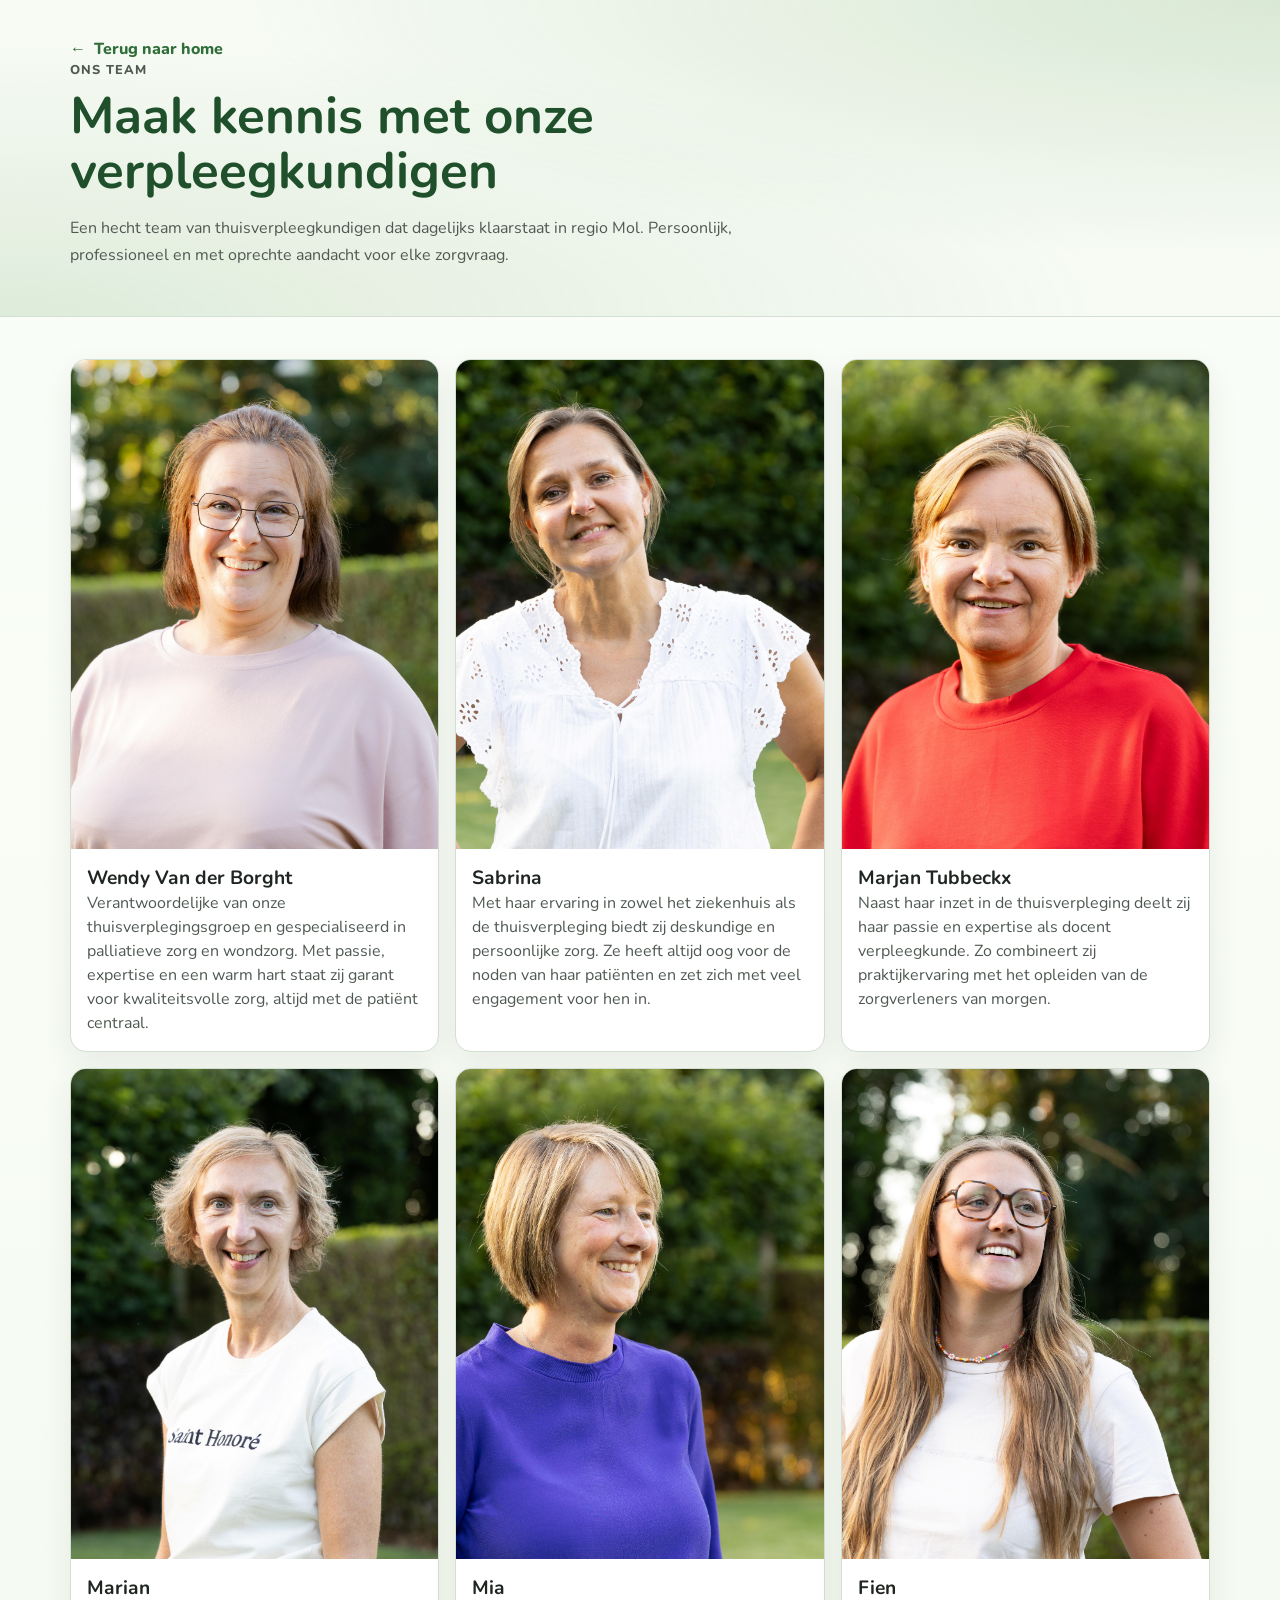
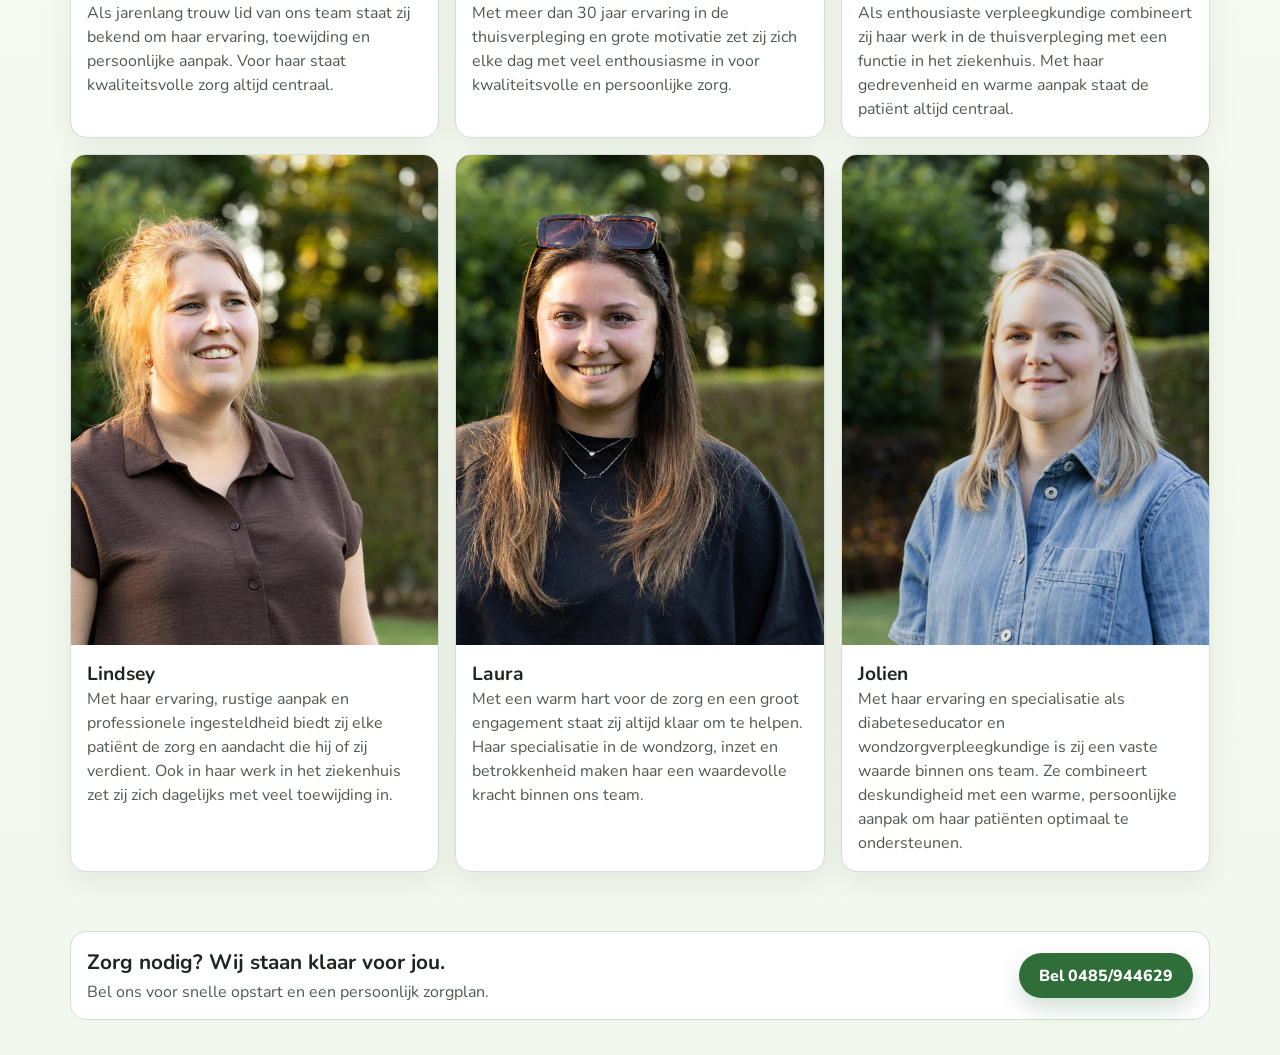
==== ons-team.html @ 359bc80e "create" ====
<!DOCTYPE html>
<html lang="nl">
<head>
  <meta charset="UTF-8">
  <meta name="viewport" content="width=device-width, initial-scale=1.0">
  <meta name="description" content="Ontmoet het thuisverplegingsteam in Mol en ontdek de expertise van onze verpleegkundigen aan huis.">
  <meta name="robots" content="index, follow">
  <meta property="og:type" content="website">
  <meta property="og:locale" content="nl_BE">
  <meta property="og:title" content="Ons Team | Thuisverpleging in Mol">
  <meta property="og:description" content="Maak kennis met het thuisverplegingsteam in Mol en onze gespecialiseerde zorgprofielen.">
  <title>Ons Team | Thuisverpleging in Mol</title>
  <link rel="preconnect" href="https://fonts.googleapis.com">
  <link rel="preconnect" href="https://fonts.gstatic.com" crossorigin>
  <link href="https://fonts.googleapis.com/css2?family=Nunito:wght@400;600;700;800&display=swap" rel="stylesheet">
  <link rel="stylesheet" href="team.css">
</head>
<body>
  <main class="team-site">
    <header class="team-hero">
      <div class="container">
        <a class="back-home" href="index.html">Terug naar home</a>
        <p class="tag">Ons Team</p>
        <h1>Maak kennis met onze verpleegkundigen</h1>
        <p>
          Een hecht team van thuisverpleegkundigen dat dagelijks klaarstaat in regio Mol.
          Persoonlijk, professioneel en met oprechte aandacht voor elke zorgvraag.
        </p>
      </div>
    </header>

    <section class="team-list">
      <div class="container grid">
        <article class="member-card">
          <img class="member-photo photo-wendy" src="assets/team/Wendy.jpg" alt="Wendy Van der Borght" loading="lazy">
          <div class="member-content">
            <h2>Wendy Van der Borght</h2>
            <!--p class="role">Referentieverpleegkundige palliatieve zorg</p-->
            <p>Verantwoordelijke van onze thuisverplegingsgroep en gespecialiseerd in palliatieve zorg en wondzorg. Met passie, expertise en een warm hart staat zij garant voor kwaliteitsvolle zorg, altijd met de patiënt centraal.</p>
          </div>
        </article>

        <article class="member-card">
          <img class="member-photo photo-sabrina" src="assets/team/Sabrina.jpg" alt="Sabrina" loading="lazy">
          <div class="member-content">
            <h2>Sabrina</h2>
            <p>Met haar ervaring in zowel het ziekenhuis als de thuisverpleging biedt zij deskundige en persoonlijke zorg. Ze heeft altijd oog voor de noden van haar patiënten en zet zich met veel engagement voor hen in.</p>
          </div>
        </article>

        <article class="member-card">
          <img class="member-photo photo-marjan" src="assets/team/Marjan.jpg" alt="Marjan" loading="lazy">
          <div class="member-content">
            <h2>Marjan Tubbeckx</h2>
            <p>Naast haar inzet in de thuisverpleging deelt zij haar passie en expertise als docent verpleegkunde. Zo combineert zij praktijkervaring met het opleiden van de zorgverleners van morgen.</p>
          </div>
        </article>

        <article class="member-card">
          <img class="member-photo photo-marian" src="assets/team/Marian.jpg" alt="Marian" loading="lazy">
          <div class="member-content">
            <h2>Marian</h2>
            <p>Als jarenlang trouw lid van ons team staat zij bekend om haar ervaring, toewijding en persoonlijke aanpak. Voor haar staat kwaliteitsvolle zorg altijd centraal.</p>
          </div>
        </article>

        <article class="member-card">
          <img class="member-photo photo-mia" src="assets/team/Mia.jpg" alt="Mia" loading="lazy">
          <div class="member-content">
            <h2>Mia</h2>
            <p>Met meer dan 30 jaar ervaring in de thuisverpleging en grote motivatie zet zij zich elke dag met veel enthousiasme in voor kwaliteitsvolle en persoonlijke zorg.</p>
          </div>
        </article>

        <article class="member-card">
          <img class="member-photo photo-fien" src="assets/team/Fien.jpg" alt="Fien" loading="lazy">
          <div class="member-content">
            <h2>Fien</h2>
            <p>Als enthousiaste verpleegkundige combineert zij haar werk in de thuisverpleging met een functie in het ziekenhuis. Met haar gedrevenheid en warme aanpak staat de patiënt altijd centraal.</p>
          </div>
        </article>

        <article class="member-card">
          <img class="member-photo photo-lindsey" src="assets/team/Lindsey.jpg" alt="Lindsey" loading="lazy">
          <div class="member-content">
            <h2>Lindsey</h2>
            <p>Met haar ervaring, rustige aanpak en professionele ingesteldheid biedt zij elke patiënt de zorg en aandacht die hij of zij verdient. Ook in haar werk in het ziekenhuis zet zij zich dagelijks met veel toewijding in.</p>
          </div>
        </article>

        <article class="member-card">
          <img class="member-photo photo-laura" src="assets/team/Laura.jpg" alt="Laura" loading="lazy">
          <div class="member-content">
            <h2>Laura</h2>
            <p>Met een warm hart voor de zorg en een groot engagement staat zij altijd klaar om te helpen. Haar specialisatie in de wondzorg, inzet en betrokkenheid maken haar een waardevolle kracht binnen ons team.</p>
          </div>
        </article>

        <article class="member-card">
          <img class="member-photo photo-jolien" src="assets/team/Jolien.jpg" alt="Jolien" loading="lazy">
          <div class="member-content">
            <h2>Jolien</h2>
            <p>Met haar ervaring en specialisatie als diabeteseducator en wondzorgverpleegkundige is zij een vaste waarde binnen ons team. Ze combineert deskundigheid met een warme, persoonlijke aanpak om haar patiënten optimaal te ondersteunen.</p>
          </div>
        </article>

      </div>
    </section>

    <section class="team-cta">
      <div class="container cta-wrap">
        <div>
          <h3>Zorg nodig? Wij staan klaar voor jou.</h3>
          <p>Bel ons voor snelle opstart en een persoonlijk zorgplan.</p>
        </div>
        <a class="btn" href="tel:0485944629">Bel 0485/944629</a>
      </div>
    </section>
  </main>
</body>
</html>
---- team.css ----
:root {
  --green-50: #f7fbf4;
  --green-100: #e8f4de;
  --green-200: #d4e9c4;
  --green-500: #6da466;
  --green-700: #2f6d39;
  --green-800: #1f4f2b;
  --text-900: #1f2520;
  --text-700: #4f5951;
  --line: #d3dfd2;
}

* {
  box-sizing: border-box;
}

body {
  margin: 0;
  font-family: "Nunito", "Segoe UI", sans-serif;
  color: var(--text-900);
  background: linear-gradient(180deg, #fbfef9 0%, #f2f8ed 100%);
}

.container {
  width: min(1140px, calc(100% - 2rem));
  margin: 0 auto;
}

.team-hero {
  padding: 2.4rem 0 3rem;
  border-bottom: 1px solid var(--line);
  background:
    radial-gradient(ellipse at top right, rgba(109, 164, 102, 0.22), transparent 58%),
    radial-gradient(ellipse at bottom left, rgba(109, 164, 102, 0.18), transparent 62%),
    var(--green-50);
}

.back-home {
  display: inline-flex;
  align-items: center;
  text-decoration: none;
  color: var(--green-700);
  font-weight: 800;
}

.back-home::before {
  content: "\2190";
  margin-right: 0.5rem;
}

.tag {
  margin: 1.2rem 0 0;
  text-transform: uppercase;
  letter-spacing: 0.08em;
  font-size: 0.8rem;
  font-weight: 800;
  color: var(--green-700);
}

h1 {
  margin: 0.45rem 0 1rem;
  color: var(--green-800);
  font-size: clamp(2rem, 5vw, 3.2rem);
  line-height: 1.08;
  max-width: 18ch;
}

.team-hero p {
  margin: 0;
  max-width: 68ch;
  line-height: 1.65;
  color: var(--text-700);
}

.team-list {
  padding: 2.6rem 0;
}

.grid {
  display: grid;
  grid-template-columns: repeat(3, minmax(0, 1fr));
  gap: 1rem;
}

.member-card {
  background: #fff;
  border: 1px solid var(--line);
  border-radius: 16px;
  overflow: hidden;
  box-shadow: 0 10px 30px rgba(34, 55, 35, 0.08);
}

.member-photo {
  display: block;
  width: 100%;
  aspect-ratio: 3 / 4;
  object-fit: cover;
  object-position: center 12%;
  background: var(--green-100);
}

.photo-wendy {
  object-position: 50% 12%;
}

.photo-fien {
  object-position: 48% 14%;
}

.photo-jolien {
  object-position: 52% 12%;
}

.photo-laura {
  object-position: 50% 10%;
}

.photo-lindsey {
  object-position: 44% 12%;
}

.photo-marjan {
  object-position: 42% 10%;
}

.photo-marian {
  object-position: 36% 10%;
}

.photo-mia {
  object-position: 44% 11%;
}

.photo-sabrina {
  object-position: 42% 11%;
}

.member-content {
  padding: 1rem;
}

h2 {
  margin: 0;
  font-size: 1.2rem;
}

.role {
  margin: 0.2rem 0 0.65rem;
  font-weight: 700;
  color: var(--green-700);
}

.member-content p {
  margin: 0;
  color: var(--text-700);
  line-height: 1.5;
}

.team-cta {
  padding: 1.1rem 0 2.2rem;
}

.cta-wrap {
  background: #fff;
  border: 1px solid var(--line);
  border-radius: 16px;
  padding: 1rem;
  display: flex;
  justify-content: space-between;
  align-items: center;
  gap: 1rem;
}

h3 {
  margin: 0;
  font-size: 1.3rem;
}

.cta-wrap p {
  margin: 0.3rem 0 0;
  color: var(--text-700);
}

.btn {
  display: inline-flex;
  align-items: center;
  justify-content: center;
  text-decoration: none;
  border-radius: 999px;
  padding: 0.72rem 1.25rem;
  font-weight: 800;
  background: var(--green-700);
  color: #fff;
  box-shadow: 0 10px 22px rgba(47, 109, 57, 0.22);
}

@media (max-width: 1024px) {
  .grid {
    grid-template-columns: repeat(2, minmax(0, 1fr));
  }
}

@media (max-width: 700px) {
  .grid {
    grid-template-columns: 1fr;
  }

  .cta-wrap {
    flex-direction: column;
    align-items: flex-start;
  }
}
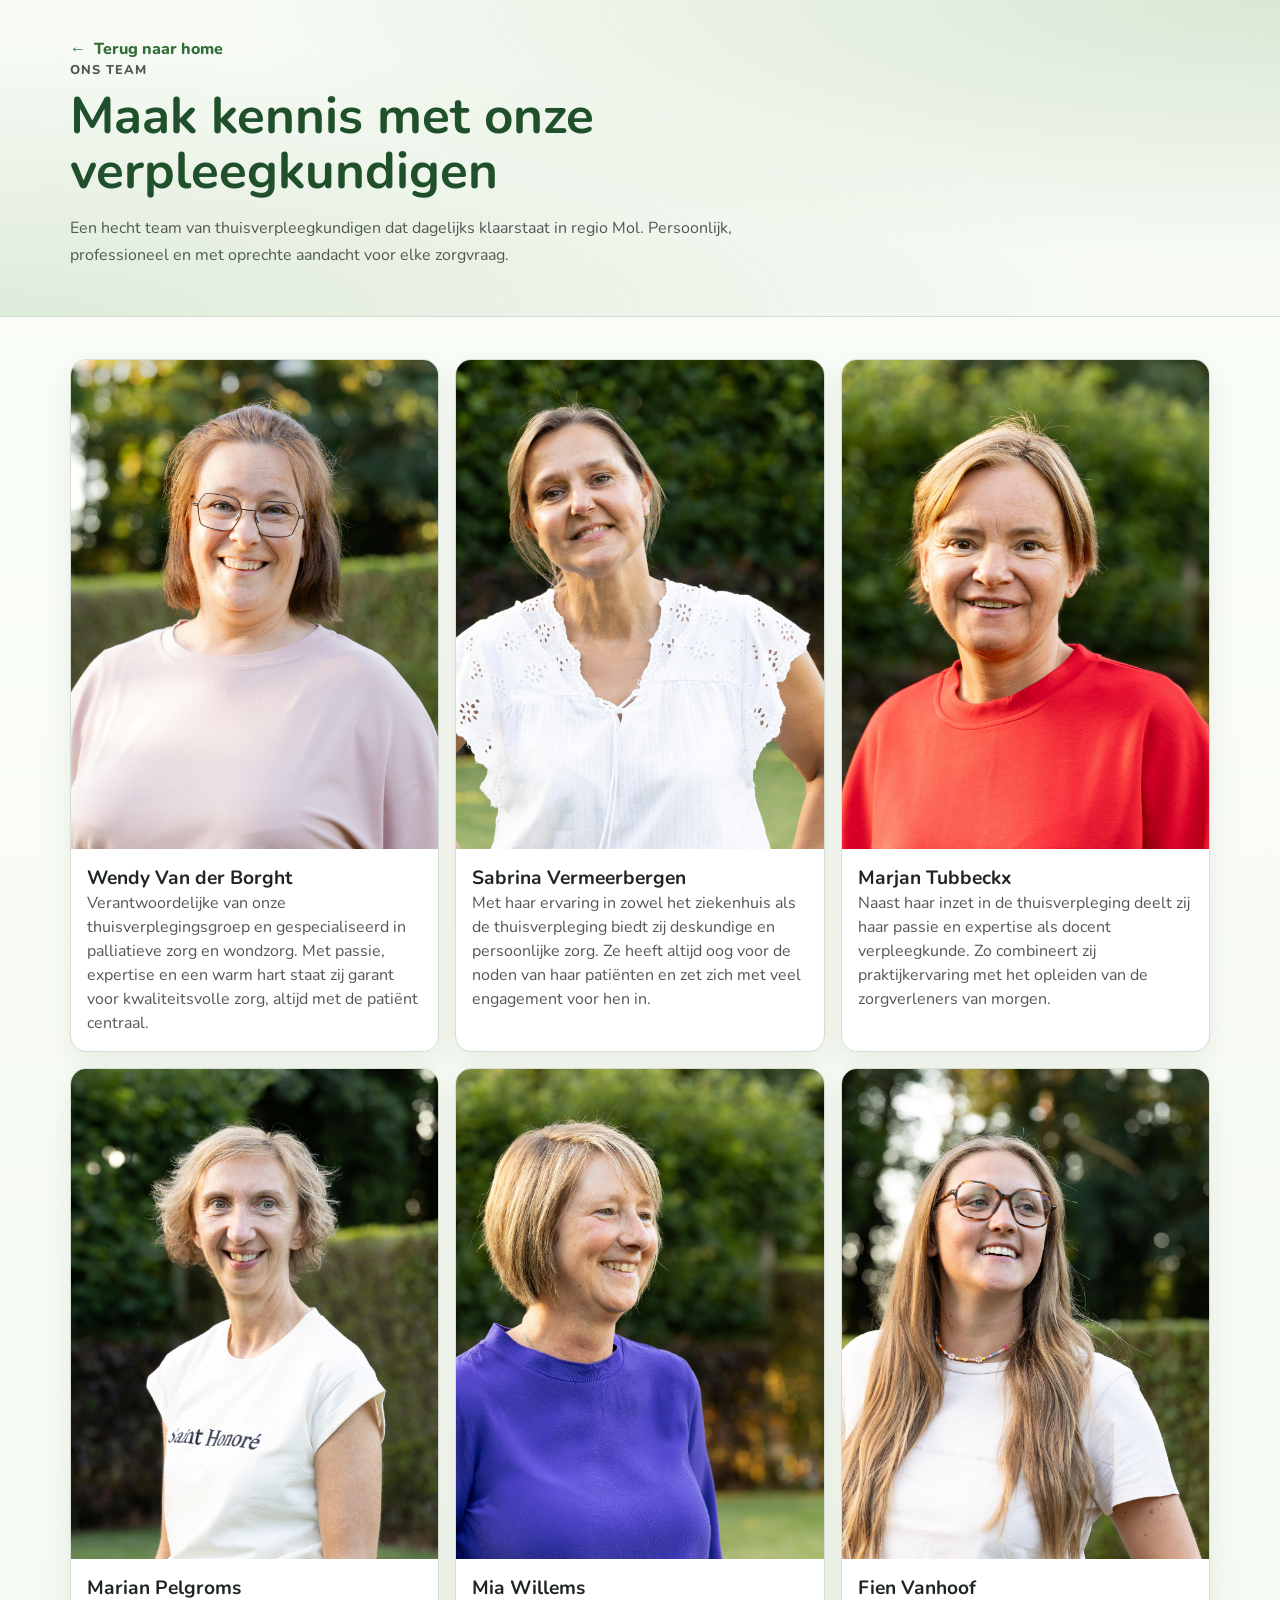
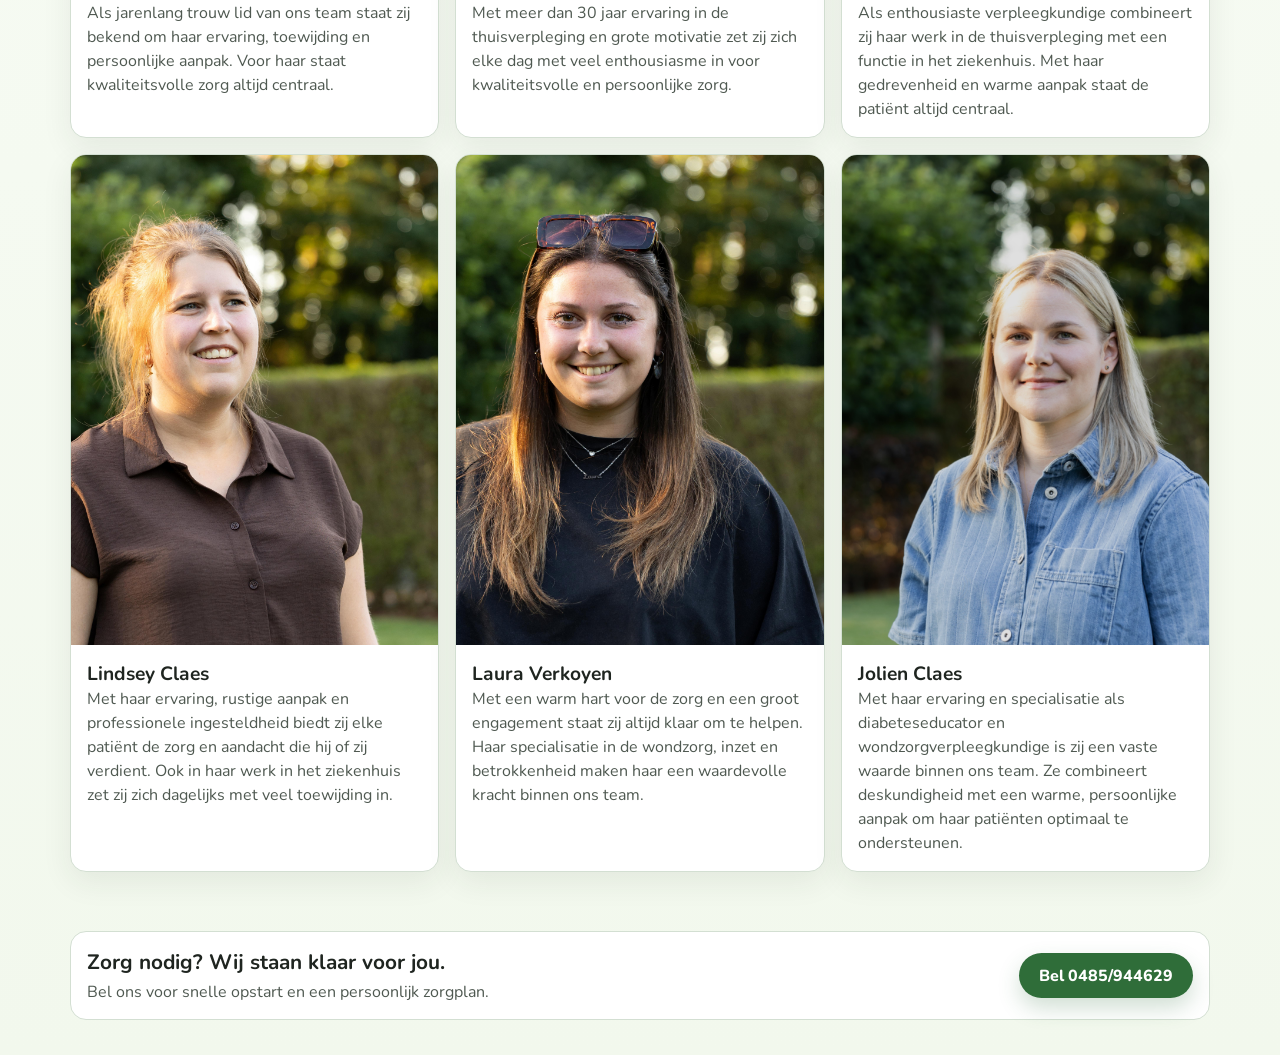
==== commit 3f457803: "Completed full names" ====
--- a/ons-team.html
+++ b/ons-team.html
@@ -43,7 +43,7 @@
         <article class="member-card">
           <img class="member-photo photo-sabrina" src="assets/team/Sabrina.jpg" alt="Sabrina" loading="lazy">
           <div class="member-content">
-            <h2>Sabrina</h2>
+            <h2>Sabrina Vermeerbergen</h2>
             <p>Met haar ervaring in zowel het ziekenhuis als de thuisverpleging biedt zij deskundige en persoonlijke zorg. Ze heeft altijd oog voor de noden van haar patiënten en zet zich met veel engagement voor hen in.</p>
           </div>
         </article>
@@ -59,7 +59,7 @@
         <article class="member-card">
           <img class="member-photo photo-marian" src="assets/team/Marian.jpg" alt="Marian" loading="lazy">
           <div class="member-content">
-            <h2>Marian</h2>
+            <h2>Marian Pelgroms</h2>
             <p>Als jarenlang trouw lid van ons team staat zij bekend om haar ervaring, toewijding en persoonlijke aanpak. Voor haar staat kwaliteitsvolle zorg altijd centraal.</p>
           </div>
         </article>
@@ -67,7 +67,7 @@
         <article class="member-card">
           <img class="member-photo photo-mia" src="assets/team/Mia.jpg" alt="Mia" loading="lazy">
           <div class="member-content">
-            <h2>Mia</h2>
+            <h2>Mia Willems</h2>
             <p>Met meer dan 30 jaar ervaring in de thuisverpleging en grote motivatie zet zij zich elke dag met veel enthousiasme in voor kwaliteitsvolle en persoonlijke zorg.</p>
           </div>
         </article>
@@ -75,7 +75,7 @@
         <article class="member-card">
           <img class="member-photo photo-fien" src="assets/team/Fien.jpg" alt="Fien" loading="lazy">
           <div class="member-content">
-            <h2>Fien</h2>
+            <h2>Fien Vanhoof</h2>
             <p>Als enthousiaste verpleegkundige combineert zij haar werk in de thuisverpleging met een functie in het ziekenhuis. Met haar gedrevenheid en warme aanpak staat de patiënt altijd centraal.</p>
           </div>
         </article>
@@ -83,7 +83,7 @@
         <article class="member-card">
           <img class="member-photo photo-lindsey" src="assets/team/Lindsey.jpg" alt="Lindsey" loading="lazy">
           <div class="member-content">
-            <h2>Lindsey</h2>
+            <h2>Lindsey Claes</h2>
             <p>Met haar ervaring, rustige aanpak en professionele ingesteldheid biedt zij elke patiënt de zorg en aandacht die hij of zij verdient. Ook in haar werk in het ziekenhuis zet zij zich dagelijks met veel toewijding in.</p>
           </div>
         </article>
@@ -91,7 +91,7 @@
         <article class="member-card">
           <img class="member-photo photo-laura" src="assets/team/Laura.jpg" alt="Laura" loading="lazy">
           <div class="member-content">
-            <h2>Laura</h2>
+            <h2>Laura Verkoyen</h2>
             <p>Met een warm hart voor de zorg en een groot engagement staat zij altijd klaar om te helpen. Haar specialisatie in de wondzorg, inzet en betrokkenheid maken haar een waardevolle kracht binnen ons team.</p>
           </div>
         </article>
@@ -99,7 +99,7 @@
         <article class="member-card">
           <img class="member-photo photo-jolien" src="assets/team/Jolien.jpg" alt="Jolien" loading="lazy">
           <div class="member-content">
-            <h2>Jolien</h2>
+            <h2>Jolien Claes</h2>
             <p>Met haar ervaring en specialisatie als diabeteseducator en wondzorgverpleegkundige is zij een vaste waarde binnen ons team. Ze combineert deskundigheid met een warme, persoonlijke aanpak om haar patiënten optimaal te ondersteunen.</p>
           </div>
         </article>
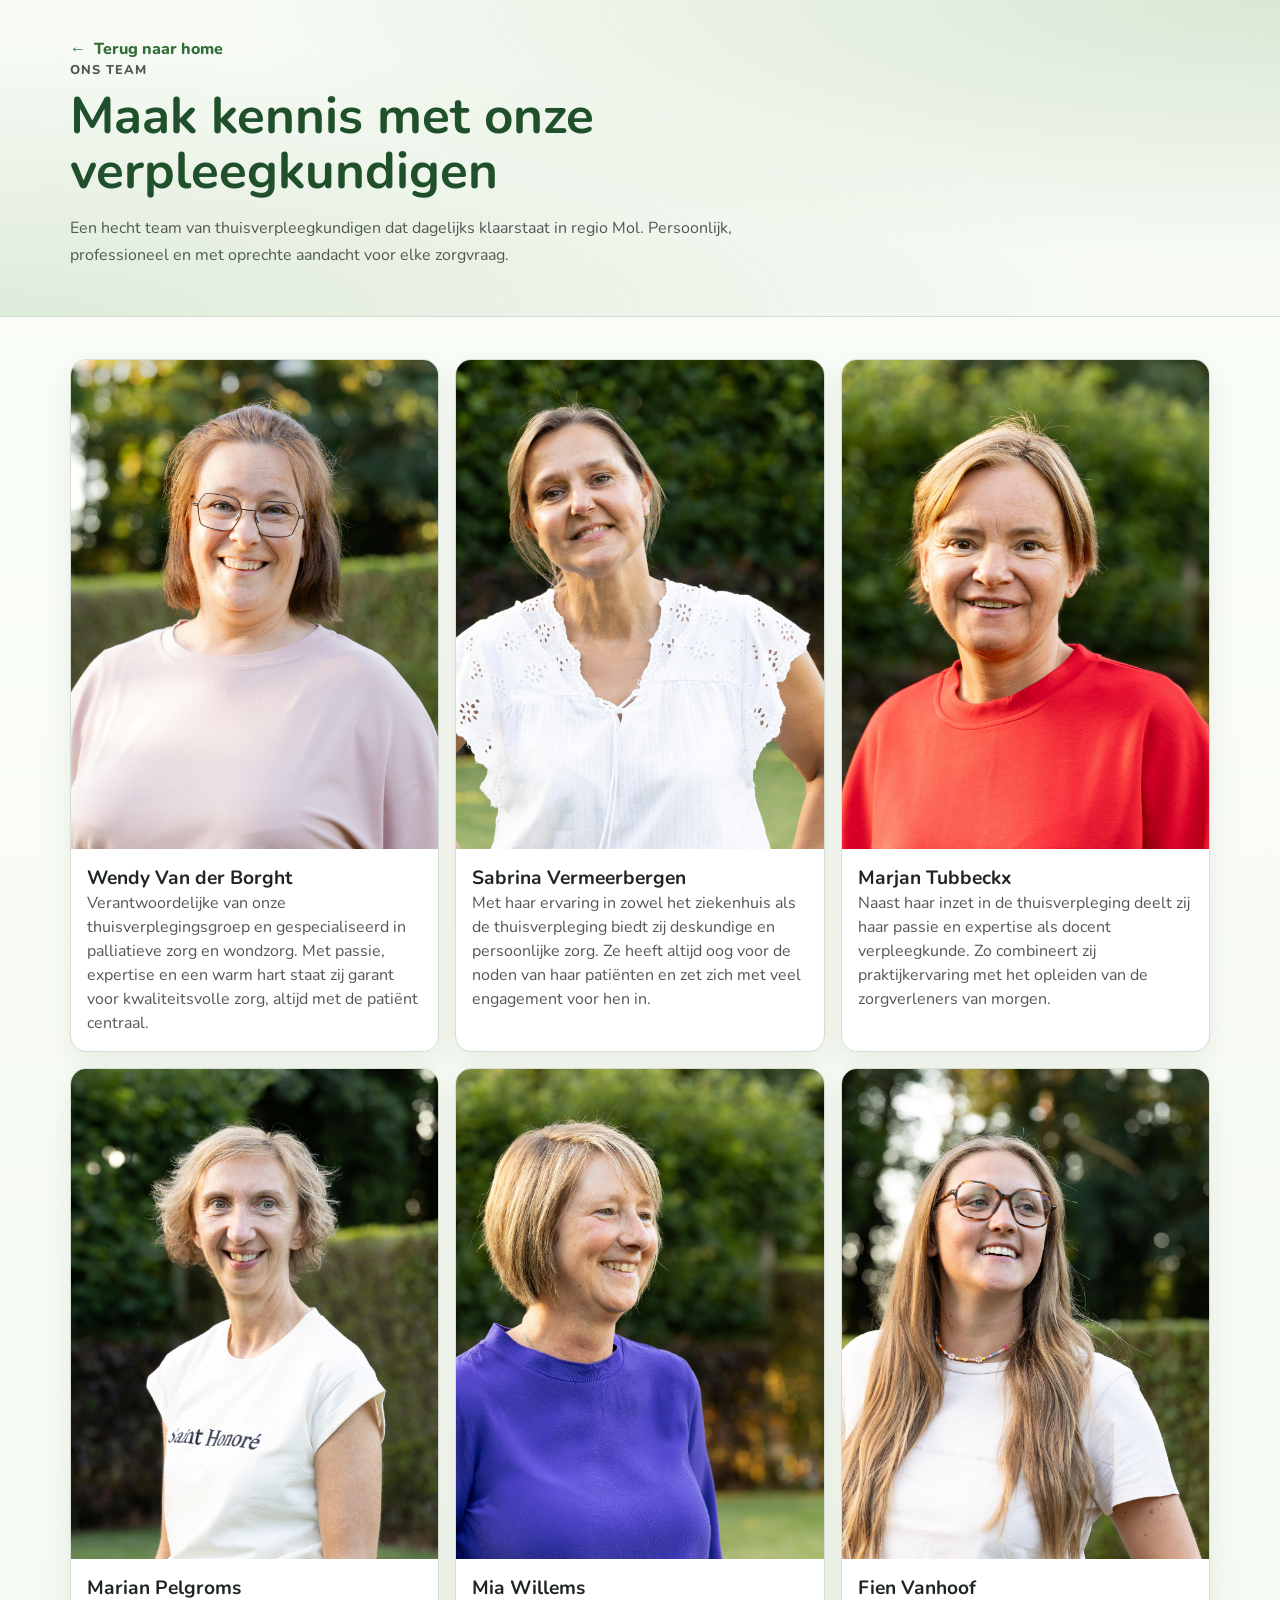
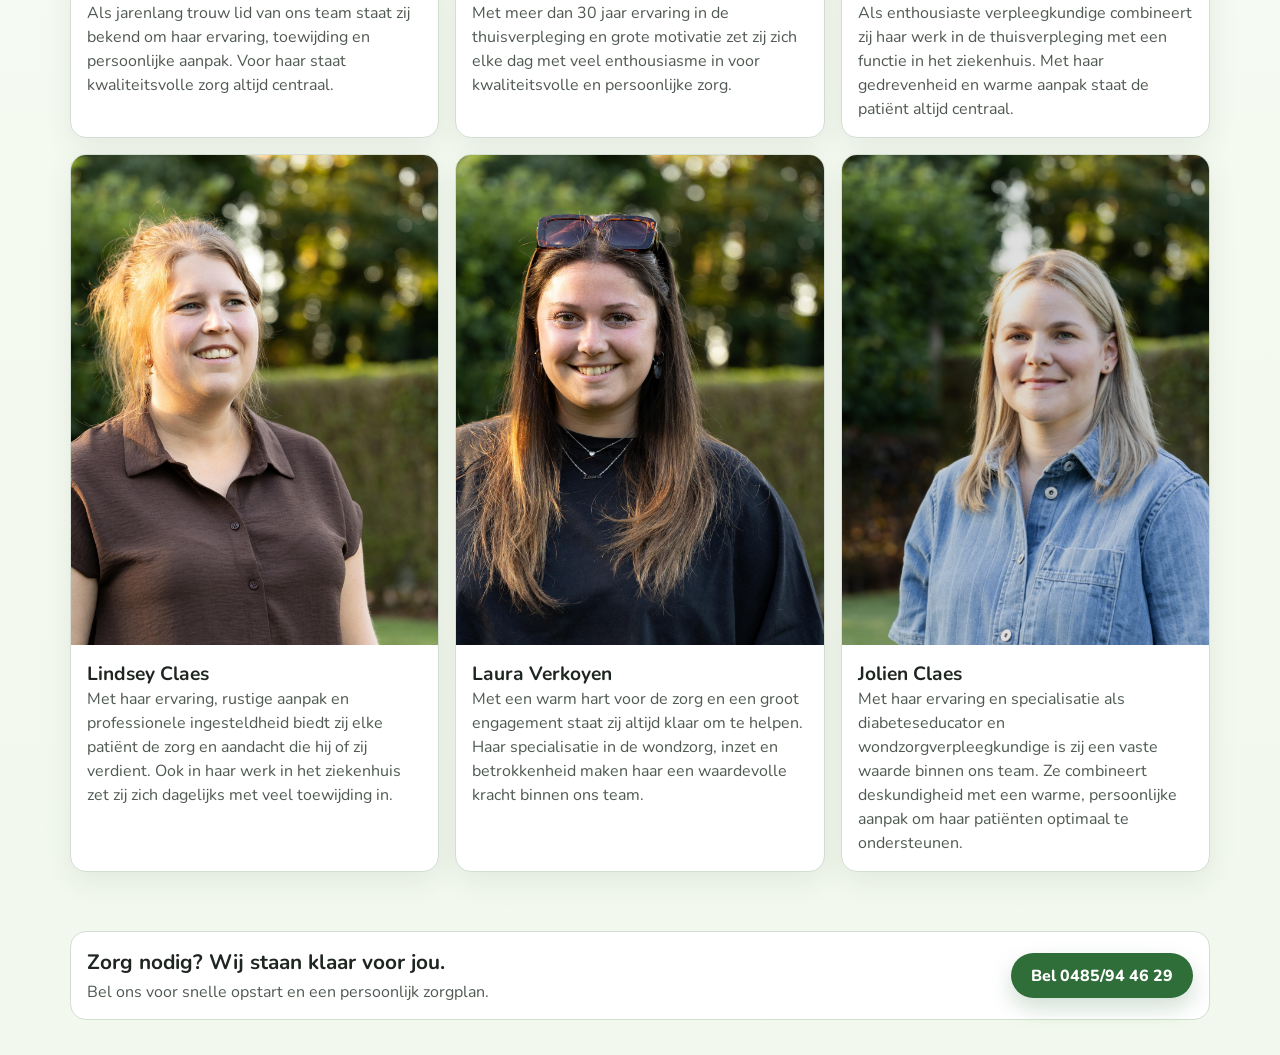
==== commit e1a2c99b: "review" ====
--- a/ons-team.html
+++ b/ons-team.html
@@ -113,7 +113,7 @@
           <h3>Zorg nodig? Wij staan klaar voor jou.</h3>
           <p>Bel ons voor snelle opstart en een persoonlijk zorgplan.</p>
         </div>
-        <a class="btn" href="tel:0485944629">Bel 0485/944629</a>
+        <a class="btn" href="tel:0485944629">Bel 0485/94 46 29</a>
       </div>
     </section>
   </main>
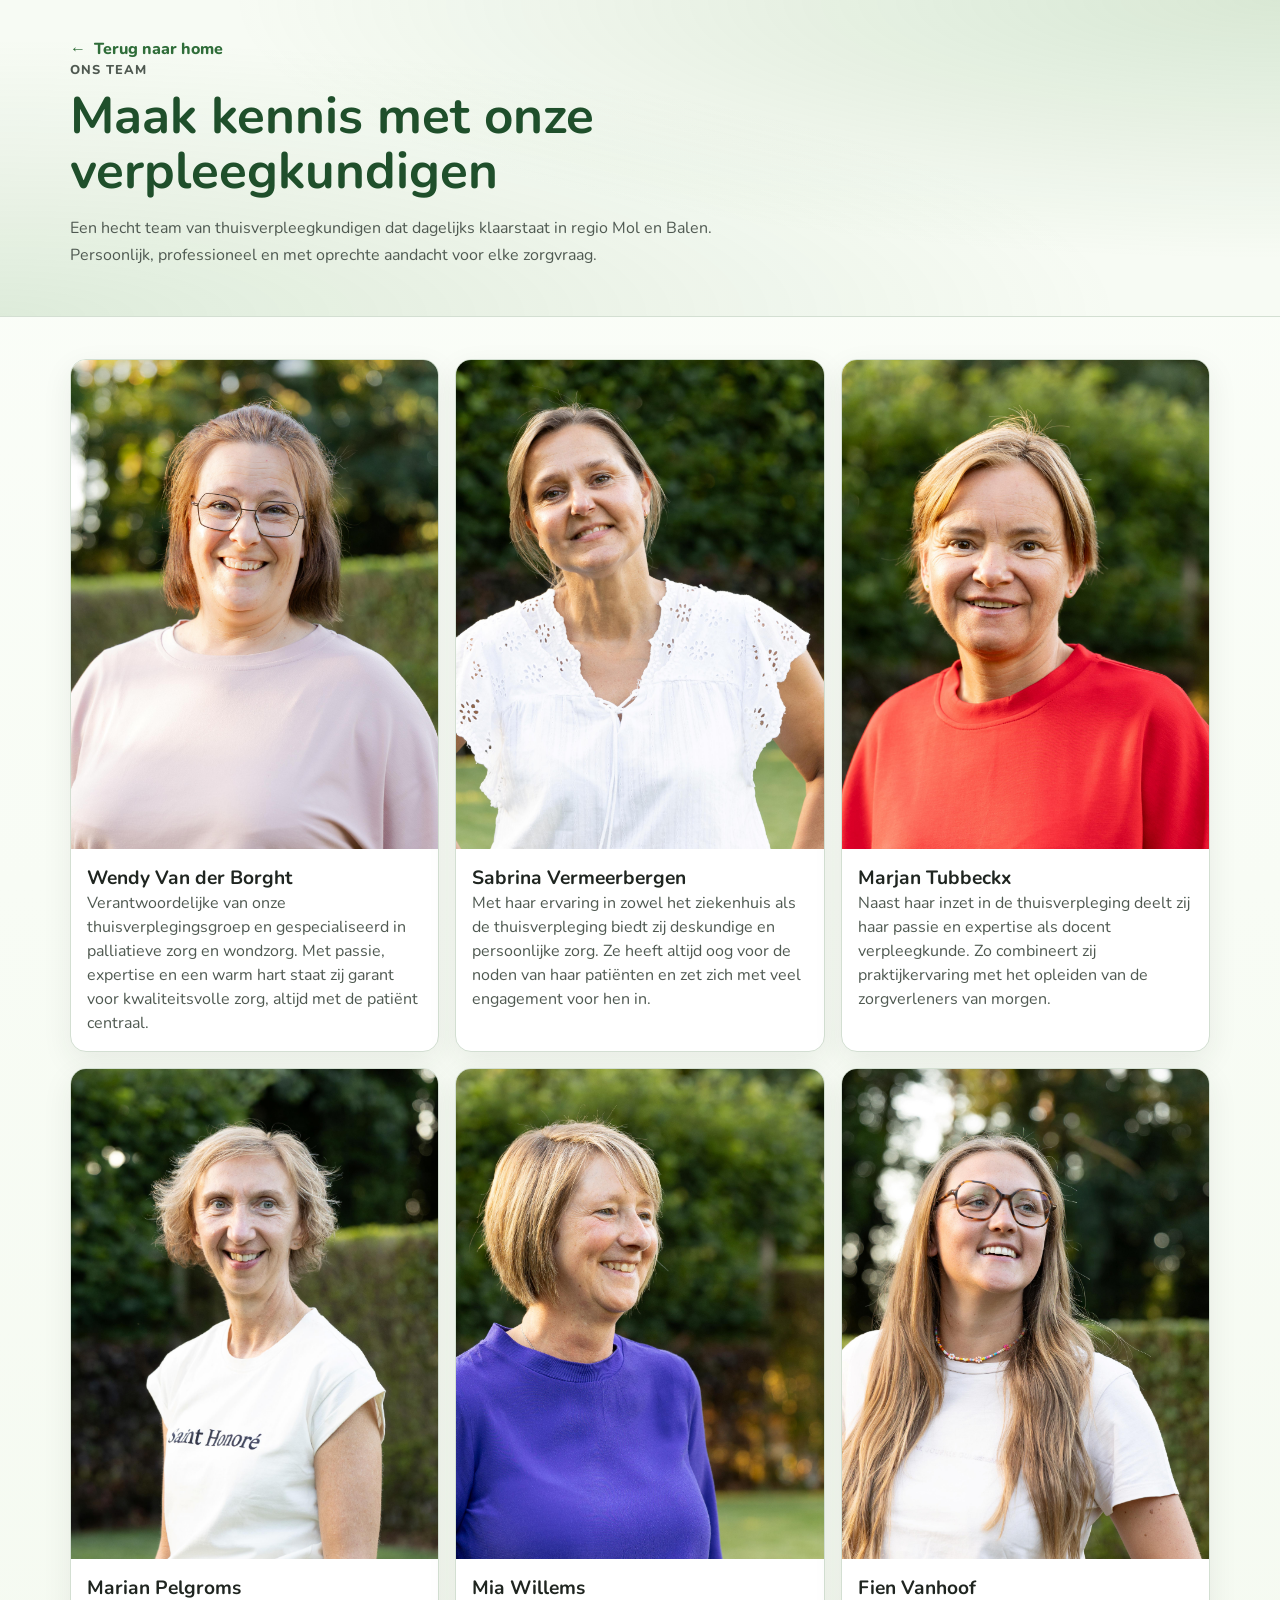
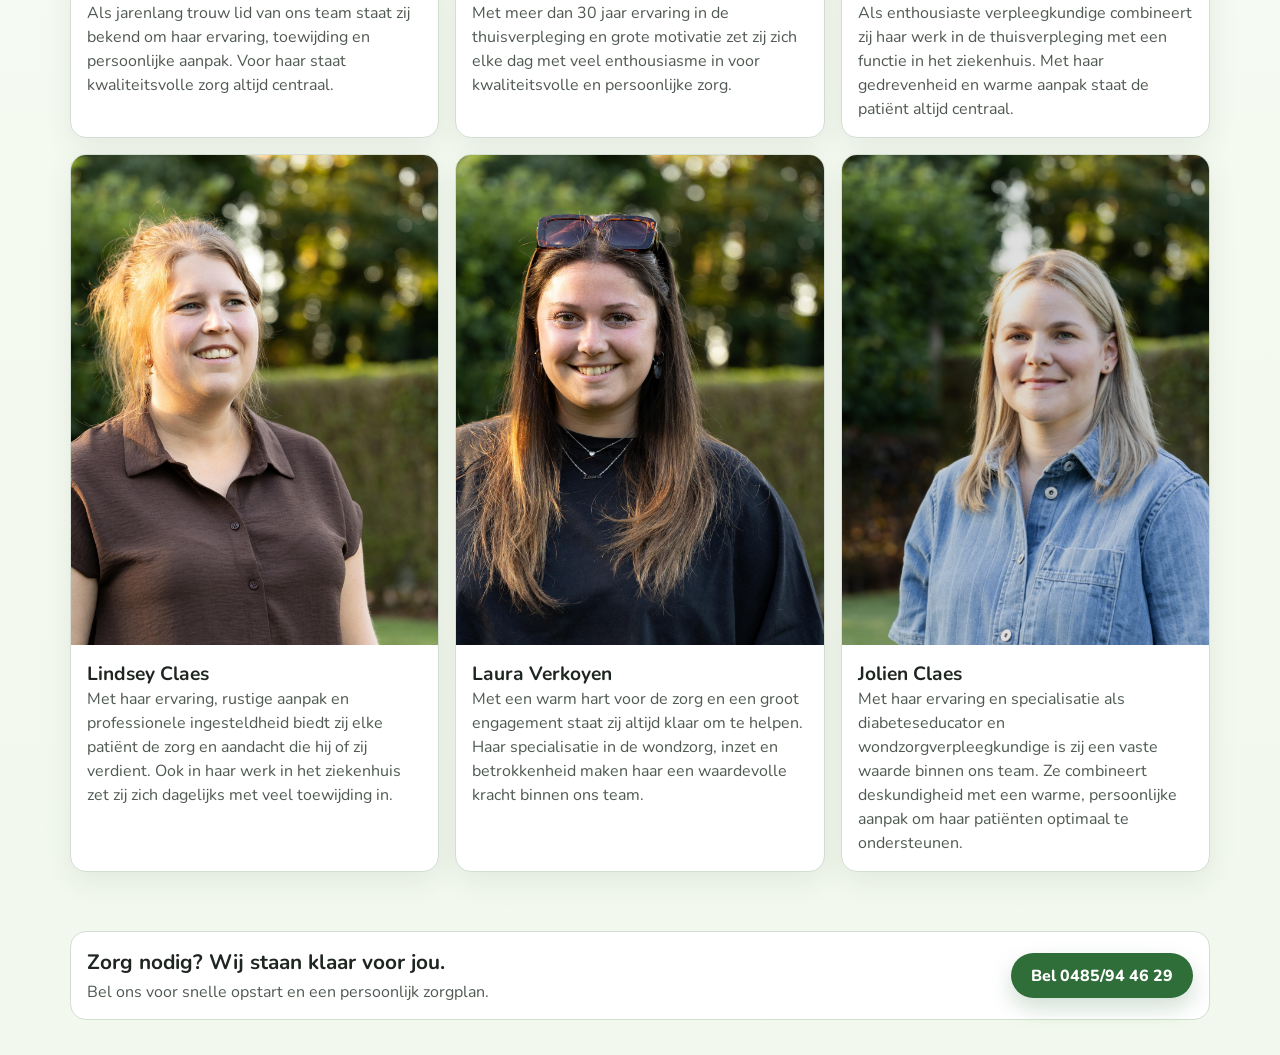
==== commit 2b3df8d2: "Regio Balen" ====
--- a/ons-team.html
+++ b/ons-team.html
@@ -3,13 +3,13 @@
 <head>
   <meta charset="UTF-8">
   <meta name="viewport" content="width=device-width, initial-scale=1.0">
-  <meta name="description" content="Ontmoet het thuisverplegingsteam in Mol en ontdek de expertise van onze verpleegkundigen aan huis.">
+  <meta name="description" content="Ontmoet het thuisverplegingsteam in Mol en Balen en ontdek de expertise van onze verpleegkundigen aan huis.">
   <meta name="robots" content="index, follow">
   <meta property="og:type" content="website">
   <meta property="og:locale" content="nl_BE">
-  <meta property="og:title" content="Ons Team | Thuisverpleging in Mol">
-  <meta property="og:description" content="Maak kennis met het thuisverplegingsteam in Mol en onze gespecialiseerde zorgprofielen.">
-  <title>Ons Team | Thuisverpleging in Mol</title>
+  <meta property="og:title" content="Ons Team | Thuisverpleging in Mol en Balen">
+  <meta property="og:description" content="Maak kennis met het thuisverplegingsteam in Mol en Balen en onze gespecialiseerde zorgprofielen.">
+  <title>Ons Team | Thuisverpleging in Mol en Balen</title>
   <link rel="preconnect" href="https://fonts.googleapis.com">
   <link rel="preconnect" href="https://fonts.gstatic.com" crossorigin>
   <link href="https://fonts.googleapis.com/css2?family=Nunito:wght@400;600;700;800&display=swap" rel="stylesheet">
@@ -23,7 +23,7 @@
         <p class="tag">Ons Team</p>
         <h1>Maak kennis met onze verpleegkundigen</h1>
         <p>
-          Een hecht team van thuisverpleegkundigen dat dagelijks klaarstaat in regio Mol.
+          Een hecht team van thuisverpleegkundigen dat dagelijks klaarstaat in regio Mol en Balen.
           Persoonlijk, professioneel en met oprechte aandacht voor elke zorgvraag.
         </p>
       </div>
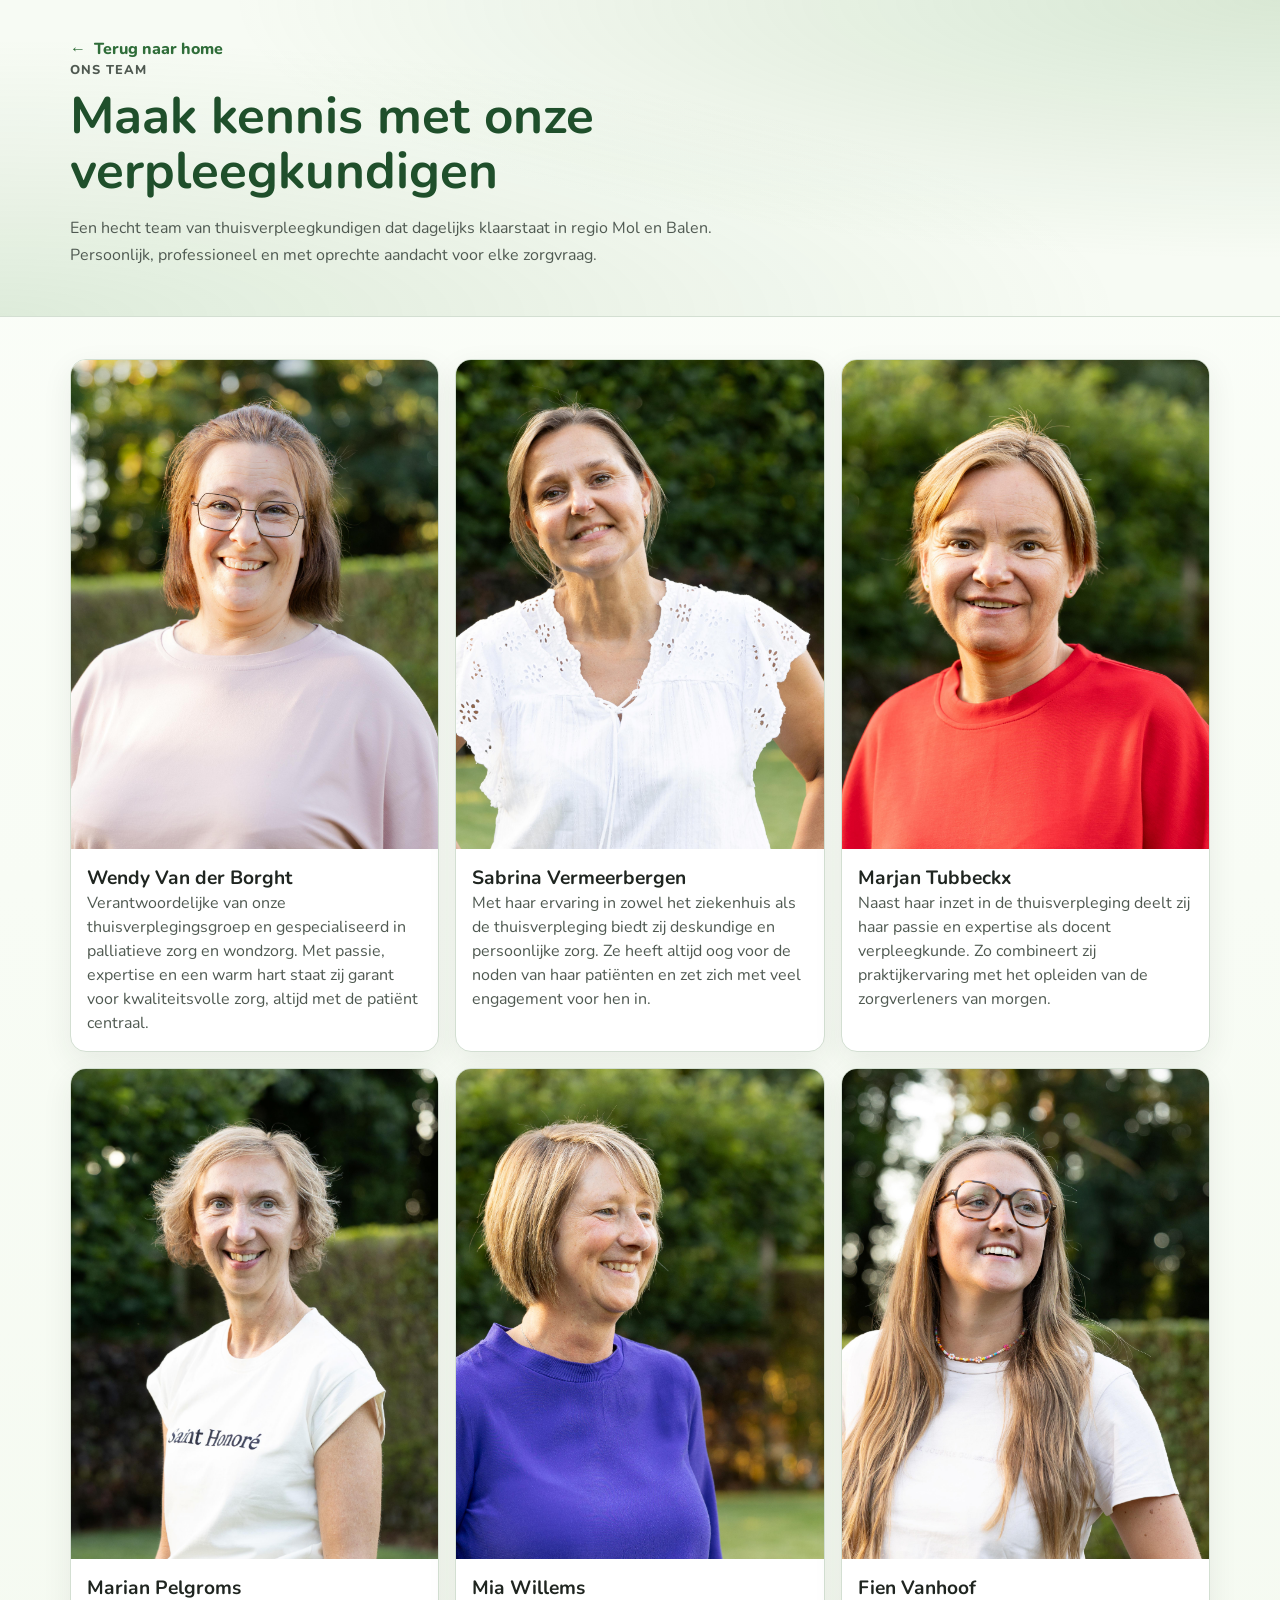
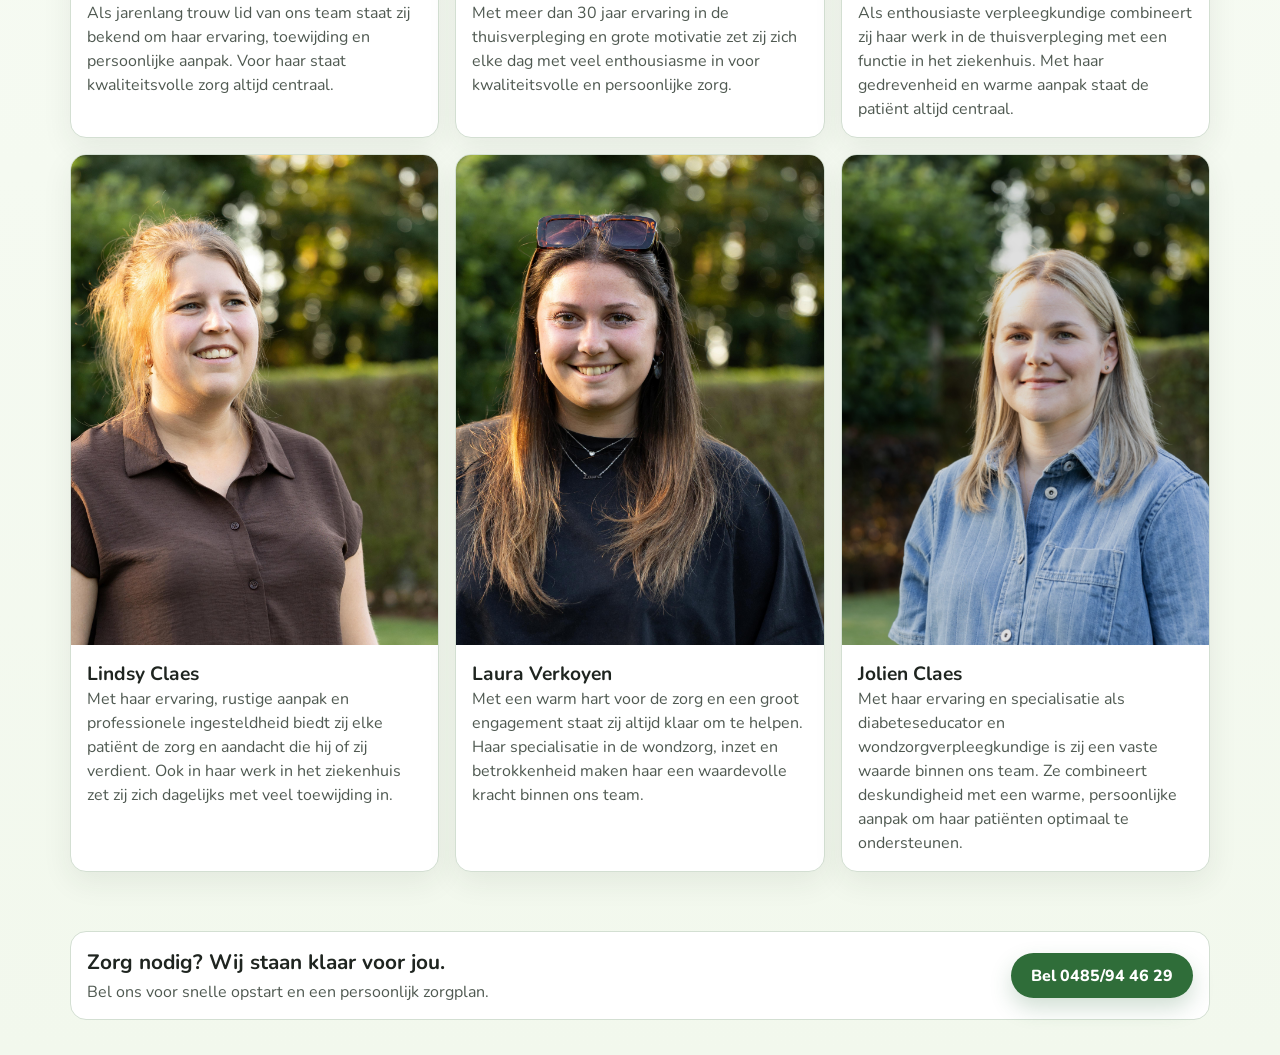
==== commit 02dd76b5: "Naam Lindsey gewijzigd naar Lindsy" ====
--- a/ons-team.html
+++ b/ons-team.html
@@ -81,9 +81,9 @@
         </article>
 
         <article class="member-card">
-          <img class="member-photo photo-lindsey" src="assets/team/Lindsey.jpg" alt="Lindsey" loading="lazy">
+          <img class="member-photo photo-Lindsy" src="assets/team/Lindsy.jpg" alt="Lindsy" loading="lazy">
           <div class="member-content">
-            <h2>Lindsey Claes</h2>
+            <h2>Lindsy Claes</h2>
             <p>Met haar ervaring, rustige aanpak en professionele ingesteldheid biedt zij elke patiënt de zorg en aandacht die hij of zij verdient. Ook in haar werk in het ziekenhuis zet zij zich dagelijks met veel toewijding in.</p>
           </div>
         </article>
--- a/team.css
+++ b/team.css
@@ -115,7 +115,7 @@
   object-position: 50% 10%;
 }
 
-.photo-lindsey {
+.photo-lindsy {
   object-position: 44% 12%;
 }
 
